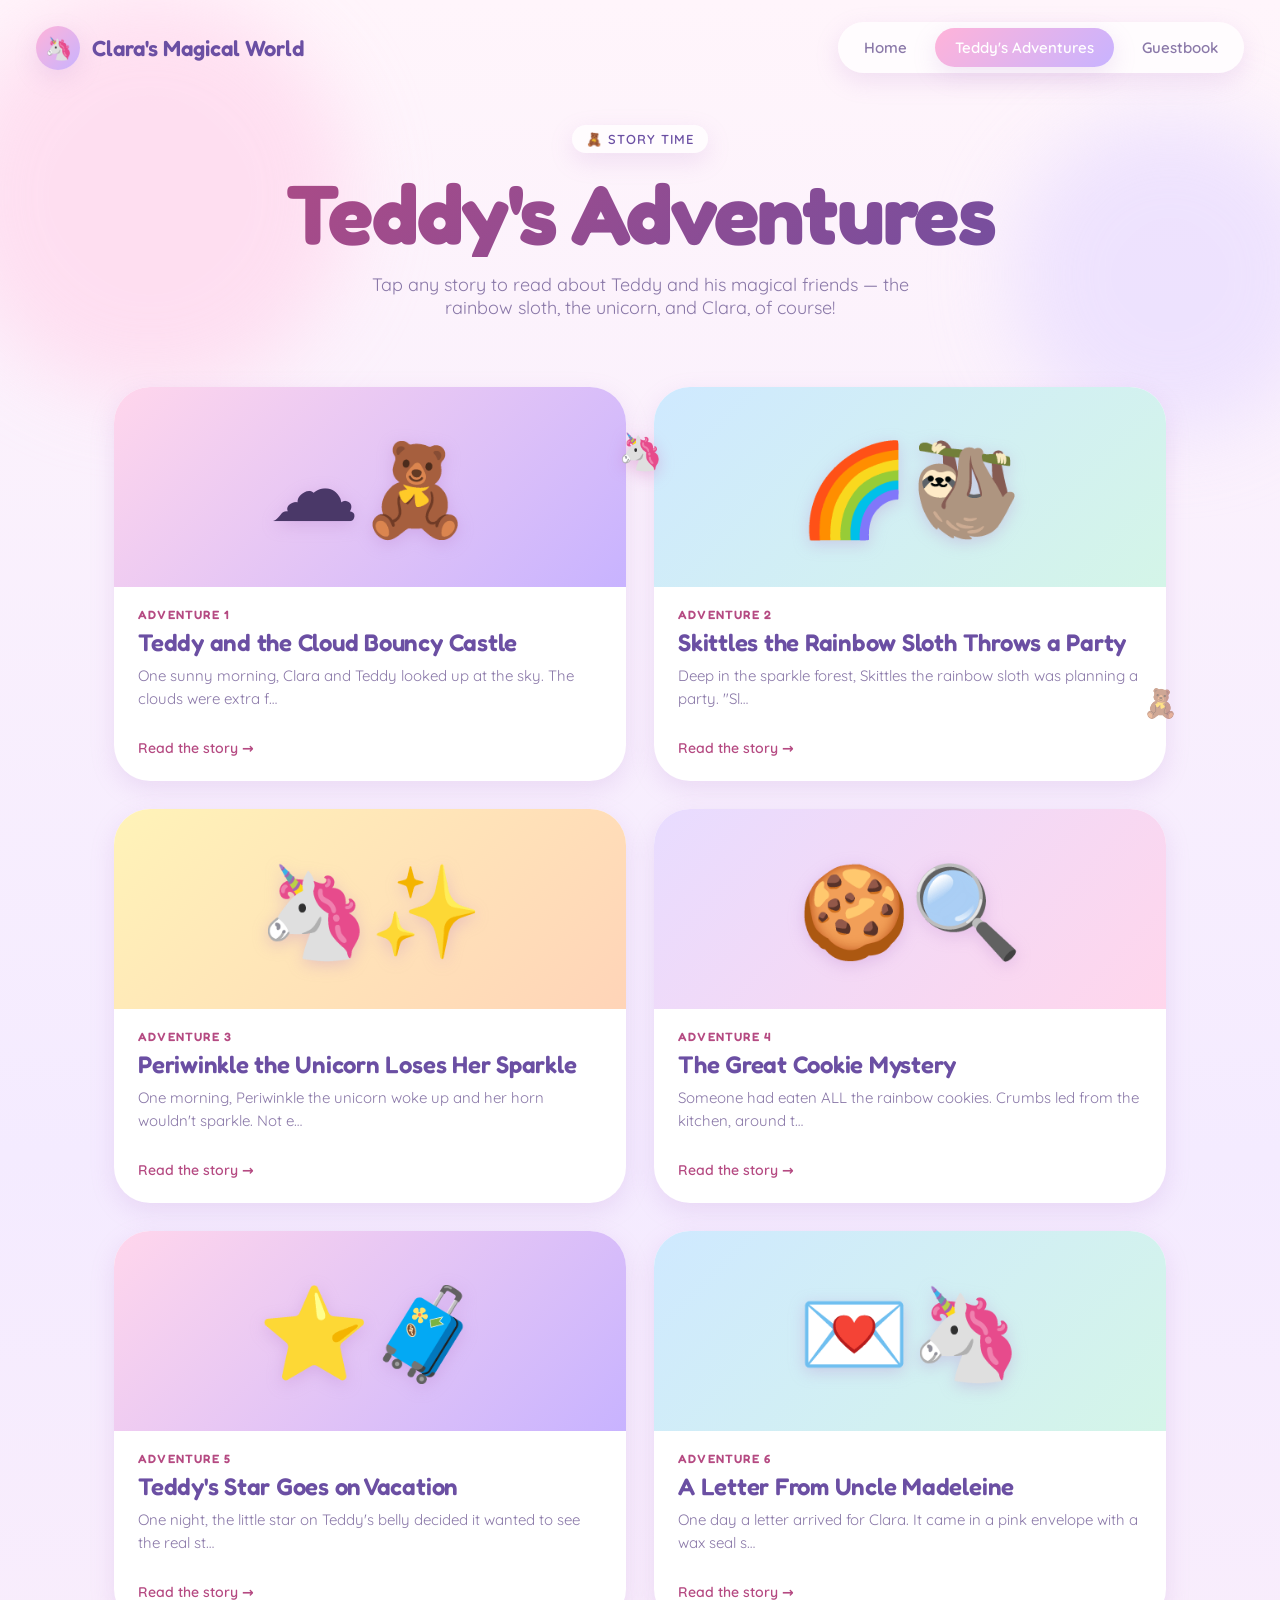
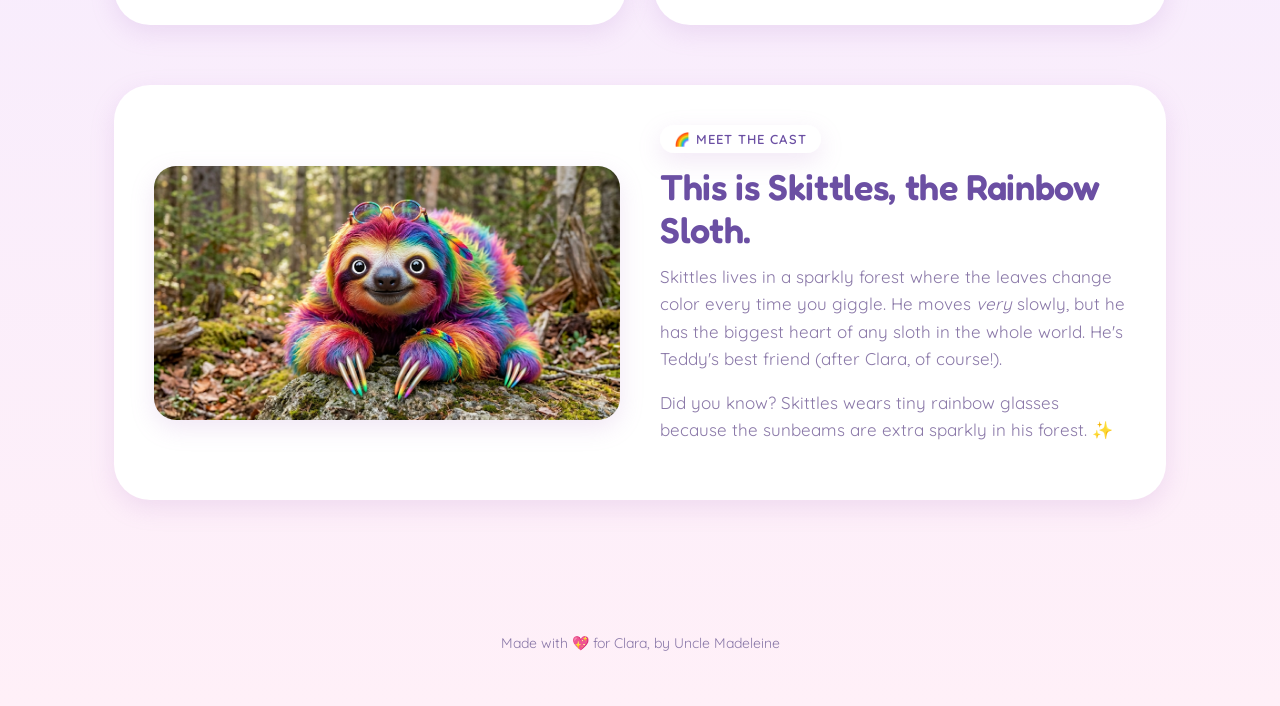
==== adventures.html @ f2af9443 "Add Clara's Magical World website A sparkly website for Clara with unicorns, rainbow sloths, and Ted" ====
<!DOCTYPE html>
<html lang="en">
<head>
<meta charset="UTF-8" />
<title>Teddy's Adventures · Clara's Magical World</title>
<meta name="viewport" content="width=device-width, initial-scale=1" />
<link rel="stylesheet" href="styles.css" />
<style>
.adv-header {
  text-align: center;
  padding: 30px 24px 50px;
  position: relative;
}
.adv-header .blob1 { width: 400px; height: 400px; background: var(--cotton); top: -100px; left: -50px; }
.adv-header .blob2 { width: 320px; height: 320px; background: var(--lavender); top: 20px; right: -50px; }

.story-grid {
  display: grid;
  grid-template-columns: repeat(2, 1fr);
  gap: 28px;
  max-width: 1100px;
  margin: 0 auto 60px;
  padding: 0 24px;
}
@media (max-width: 800px) { .story-grid { grid-template-columns: 1fr; } }

.story-card {
  background: white;
  border-radius: var(--r-lg);
  padding: 0;
  box-shadow: var(--shadow-soft);
  overflow: hidden;
  cursor: pointer;
  transition: transform 250ms, box-shadow 250ms;
  position: relative;
}
.story-card:hover { transform: translateY(-6px) rotate(-0.5deg); box-shadow: var(--shadow-pop); }
.story-cover {
  height: 200px;
  position: relative;
  display: grid;
  place-items: center;
  overflow: hidden;
}
.story-cover.c1 { background: linear-gradient(135deg, #ffd6ec, #c8b3ff); }
.story-cover.c2 { background: linear-gradient(135deg, #cfe9ff, #d4f5e8); }
.story-cover.c3 { background: linear-gradient(135deg, #fff3b8, #ffd4b8); }
.story-cover.c4 { background: linear-gradient(135deg, #e8dcff, #ffd6ec); }
.story-cover img { width: 90%; height: 90%; object-fit: contain; }
.story-cover .emoji-cover {
  font-size: 90px;
  filter: drop-shadow(0 4px 8px rgba(180,120,200,0.3));
}
.story-meta {
  padding: 20px 24px 24px;
}
.story-meta .ep {
  font-family: 'Fredoka', sans-serif;
  font-size: 12px;
  letter-spacing: 0.1em;
  text-transform: uppercase;
  color: var(--cotton-ink);
  font-weight: 600;
}
.story-meta h3 {
  margin-top: 6px;
  font-size: 24px;
  color: var(--lavender-ink);
}
.story-meta p {
  margin-top: 8px;
  color: var(--ink-soft);
  font-size: 15px;
  line-height: 1.5;
}
.story-meta .read {
  margin-top: 14px;
  display: inline-block;
  color: var(--cotton-ink);
  font-weight: 600;
  font-size: 14px;
}

/* Story modal/reader */
.reader {
  position: fixed;
  inset: 0;
  background: rgba(74, 56, 104, 0.5);
  backdrop-filter: blur(8px);
  z-index: 1000;
  display: none;
  align-items: center;
  justify-content: center;
  padding: 24px;
  animation: fade-in 250ms ease-out;
}
.reader.open { display: flex; }
@keyframes fade-in { from { opacity: 0; } to { opacity: 1; } }
.reader-inner {
  background: white;
  border-radius: var(--r-lg);
  width: 100%;
  max-width: 720px;
  max-height: 90vh;
  overflow-y: auto;
  position: relative;
  animation: pop-in 350ms cubic-bezier(.34,1.56,.64,1);
}
@keyframes pop-in {
  from { transform: scale(0.85); opacity: 0; }
  to   { transform: scale(1); opacity: 1; }
}
.reader-cover {
  height: 220px;
  display: grid; place-items: center;
  border-radius: var(--r-lg) var(--r-lg) 0 0;
}
.reader-cover .emoji-cover { font-size: 110px; }
.reader-close {
  position: absolute;
  top: 16px; right: 16px;
  width: 40px; height: 40px;
  border-radius: 50%;
  background: white;
  font-size: 20px;
  color: var(--cotton-ink);
  display: grid; place-items: center;
  box-shadow: var(--shadow-soft);
  z-index: 2;
}
.reader-body {
  padding: 32px 36px 40px;
}
.reader-body .ep { font-family: 'Fredoka'; font-size: 12px; color: var(--cotton-ink); font-weight: 600; letter-spacing: 0.1em; text-transform: uppercase; }
.reader-body h2 { font-size: 32px; color: var(--lavender-ink); margin-top: 6px; }
.reader-body .story-text {
  margin-top: 20px;
  font-size: 18px;
  line-height: 1.7;
  color: var(--ink);
  text-wrap: pretty;
}
.reader-body .story-text p { margin: 0 0 16px; }
.reader-body .story-text .drop {
  font-family: 'Fredoka', sans-serif;
  font-size: 56px;
  float: left;
  line-height: 0.9;
  margin: 4px 10px 0 0;
  background: linear-gradient(135deg, var(--cotton-ink), var(--lavender-ink));
  -webkit-background-clip: text;
  background-clip: text;
  color: transparent;
}
.reader-nav {
  display: flex; justify-content: space-between; gap: 12px;
  margin-top: 32px;
}

/* Featured sloth section */
.sloth-feature {
  max-width: 1100px;
  margin: 40px auto 60px;
  padding: 0 24px;
}
.sloth-feature .inner {
  background: white;
  border-radius: var(--r-lg);
  padding: 40px;
  box-shadow: var(--shadow-soft);
  display: grid;
  grid-template-columns: 1fr 1fr;
  gap: 40px;
  align-items: center;
}
@media (max-width: 800px) { .sloth-feature .inner { grid-template-columns: 1fr; } }
.sloth-feature img {
  width: 100%; border-radius: var(--r-md);
  box-shadow: var(--shadow-soft);
}
.sloth-feature h2 { font-size: 36px; color: var(--lavender-ink); }
.sloth-feature p { font-size: 17px; color: var(--ink-soft); line-height: 1.6; margin-top: 12px; }
</style>
</head>
<body>

<nav class="nav">
  <a href="index.html" class="nav-brand">
    <span class="nav-brand-icon">🦄</span>
    <span>Clara's Magical World</span>
  </a>
  <div class="nav-links">
    <a href="index.html" class="nav-link">Home</a>
    <a href="adventures.html" class="nav-link active">Teddy's Adventures</a>
    <a href="guestbook.html" class="nav-link">Guestbook</a>
  </div>
</nav>

<header class="adv-header">
  <div class="cloud-blob blob1"></div>
  <div class="cloud-blob blob2"></div>
  <div class="container">
    <span class="eyebrow">🧸 Story Time</span>
    <h1 class="h-display" style="margin-top: 16px;">Teddy's Adventures</h1>
    <p style="font-size: 18px; color: var(--ink-soft); margin-top: 16px; max-width: 540px; margin-left: auto; margin-right: auto; text-wrap: pretty;">
      Tap any story to read about Teddy and his magical friends — the rainbow sloth, the unicorn, and Clara, of course!
    </p>
  </div>
</header>

<section class="story-grid" id="storyGrid"></section>

<section class="sloth-feature">
  <div class="inner">
    <img src="images/rainbow-sloth.png" alt="Rainbow sloth in the forest" />
    <div>
      <span class="eyebrow">🌈 Meet the Cast</span>
      <h2 style="margin-top: 12px;">This is Skittles, the Rainbow Sloth.</h2>
      <p>Skittles lives in a sparkly forest where the leaves change color every time you giggle. He moves <em>very</em> slowly, but he has the biggest heart of any sloth in the whole world. He's Teddy's best friend (after Clara, of course!).</p>
      <p style="margin-top: 16px;">Did you know? Skittles wears tiny rainbow glasses because the sunbeams are extra sparkly in his forest. ✨</p>
    </div>
  </div>
</section>

<!-- Reader modal -->
<div class="reader" id="reader" role="dialog" aria-modal="true">
  <div class="reader-inner">
    <button class="reader-close" id="readerClose" aria-label="Close">✕</button>
    <div class="reader-cover" id="readerCover"></div>
    <div class="reader-body">
      <div class="ep" id="readerEp"></div>
      <h2 id="readerTitle"></h2>
      <div class="story-text" id="readerText"></div>
      <div class="reader-nav">
        <button class="btn btn-ghost" id="prevStory">← Previous</button>
        <button class="btn btn-primary" id="nextStory">Next story →</button>
      </div>
    </div>
  </div>
</div>

<footer class="footer">
  <p>Made with <span class="footer-heart">💖</span> for Clara, by Uncle Madeleine</p>
</footer>

<script src="magic.js"></script>
<script>
const STORIES = [
  {
    ep: "Adventure 1",
    title: "Teddy and the Cloud Bouncy Castle",
    cover: "c1",
    icon: "☁️🧸",
    text: [
      "One sunny morning, Clara and Teddy looked up at the sky. The clouds were extra fluffy today — like big piles of marshmallows!",
      "\"I bet you could bounce on those,\" said Clara, hugging Teddy close. The little gold star on Teddy's belly began to glow…",
      "WHOOSH! Up they floated, all the way to the biggest, bounciest cloud. BOING! BOING! BOING! Teddy went flying higher than the rooftops, higher than the birds, higher than the kites!",
      "When they finally floated back down, Teddy whispered, \"Let's do that again tomorrow.\" And the star on his belly twinkled — yes."
    ]
  },
  {
    ep: "Adventure 2",
    title: "Skittles the Rainbow Sloth Throws a Party",
    cover: "c2",
    icon: "🌈🦥",
    text: [
      "Deep in the sparkle forest, Skittles the rainbow sloth was planning a party. \"Slowwwly,\" he said, \"because the best parties take time.\"",
      "He invited Teddy. He invited Clara. He invited a unicorn named Periwinkle. He even invited a butterfly who turned out to be his cousin.",
      "There were rainbow cupcakes (one of every color), a juice fountain that poured out giggles, and music made by tickling the leaves.",
      "Teddy danced so hard his star fell off — but a friendly firefly stuck it back on. \"Best. Party. Everrrrr,\" said Skittles, very slowly. Everyone agreed."
    ]
  },
  {
    ep: "Adventure 3",
    title: "Periwinkle the Unicorn Loses Her Sparkle",
    cover: "c3",
    icon: "🦄✨",
    text: [
      "One morning, Periwinkle the unicorn woke up and her horn wouldn't sparkle. Not even a little bit!",
      "\"Don't worry,\" said Clara, scooping up Teddy. \"We'll find your sparkle.\" They searched in the meadow. They searched in the stream. They searched inside a daisy.",
      "Finally, Teddy gave Periwinkle the biggest, squishiest, warmest hug a teddy bear has ever given. The star on his belly glowed extra bright…",
      "…and ZING! Periwinkle's horn lit up like a hundred fireworks! \"Sparkle is made of love,\" Clara whispered. Teddy nodded. He had known that all along."
    ]
  },
  {
    ep: "Adventure 4",
    title: "The Great Cookie Mystery",
    cover: "c4",
    icon: "🍪🔍",
    text: [
      "Someone had eaten ALL the rainbow cookies. Crumbs led from the kitchen, around the couch, and into Clara's bedroom.",
      "Teddy looked very innocent. Maybe a little TOO innocent.",
      "Clara held up a cookie crumb. She looked at Teddy. She looked at the crumb. She looked at Teddy. There was the tiniest sprinkle of pink frosting on Teddy's nose.",
      "\"Oh Teddy,\" giggled Clara. \"Next time, save me one!\" Teddy's star twinkled twice, which is bear language for \"I will, I promise.\""
    ]
  },
  {
    ep: "Adventure 5",
    title: "Teddy's Star Goes on Vacation",
    cover: "c1",
    icon: "⭐🧳",
    text: [
      "One night, the little star on Teddy's belly decided it wanted to see the real stars in the sky. ZIP! Off it flew, leaving Teddy with a star-shaped empty spot.",
      "Clara hugged Teddy close. \"Don't worry,\" she said. \"Stars always come home.\"",
      "Up in the sky, Teddy's star met all the BIG stars. They taught it twinkle tricks and let it ride on a shooting comet.",
      "When it came home in the morning, Teddy's star sparkled brighter than ever — full of stories. And Teddy felt a little extra magical, just from listening."
    ]
  },
  {
    ep: "Adventure 6",
    title: "A Letter From Uncle Madeleine",
    cover: "c2",
    icon: "💌🦄",
    text: [
      "One day a letter arrived for Clara. It came in a pink envelope with a wax seal shaped like a star.",
      "\"Dear Clara,\" the letter said. \"I made you a magical website. I hope you and Teddy have lots of adventures there. Love, Uncle Madeleine.\"",
      "Teddy gave the letter a tiny bear kiss. Clara hugged Teddy and said, \"We have the best uncle in the whole rainbow.\"",
      "And somewhere far away, a unicorn delivered the reply. It said only one word, in glittery pink crayon: \"💖\""
    ]
  }
];

const grid = document.getElementById('storyGrid');
STORIES.forEach((s, i) => {
  const card = document.createElement('div');
  card.className = 'story-card';
  card.innerHTML = `
    <div class="story-cover ${s.cover}"><div class="emoji-cover">${s.icon}</div></div>
    <div class="story-meta">
      <div class="ep">${s.ep}</div>
      <h3>${s.title}</h3>
      <p>${s.text[0].slice(0, 80)}…</p>
      <div class="read">Read the story →</div>
    </div>
  `;
  card.addEventListener('click', (e) => { e.stopPropagation(); openReader(i); });
  grid.appendChild(card);
});

const reader = document.getElementById('reader');
const readerCover = document.getElementById('readerCover');
const readerEp = document.getElementById('readerEp');
const readerTitle = document.getElementById('readerTitle');
const readerText = document.getElementById('readerText');
let currentStory = 0;

function openReader(i) {
  currentStory = i;
  const s = STORIES[i];
  readerCover.className = 'reader-cover ' + s.cover;
  readerCover.innerHTML = `<div class="emoji-cover">${s.icon}</div>`;
  readerEp.textContent = s.ep;
  readerTitle.textContent = s.title;
  readerText.innerHTML = s.text.map((p, idx) => {
    if (idx === 0) {
      return `<p><span class="drop">${p[0]}</span>${p.slice(1)}</p>`;
    }
    return `<p>${p}</p>`;
  }).join('');
  reader.classList.add('open');
  reader.querySelector('.reader-inner').scrollTop = 0;
}
function closeReader() { reader.classList.remove('open'); }

document.getElementById('readerClose').addEventListener('click', (e) => { e.stopPropagation(); closeReader(); });
reader.addEventListener('click', (e) => { if (e.target === reader) closeReader(); });
document.getElementById('prevStory').addEventListener('click', (e) => { e.stopPropagation(); openReader((currentStory - 1 + STORIES.length) % STORIES.length); });
document.getElementById('nextStory').addEventListener('click', (e) => { e.stopPropagation(); openReader((currentStory + 1) % STORIES.length); });
document.addEventListener('keydown', (e) => {
  if (!reader.classList.contains('open')) return;
  if (e.key === 'Escape') closeReader();
  if (e.key === 'ArrowLeft') openReader((currentStory - 1 + STORIES.length) % STORIES.length);
  if (e.key === 'ArrowRight') openReader((currentStory + 1) % STORIES.length);
});
</script>
</body>
</html>
---- styles.css ----
/* Clara's Magical World — shared styles */

@import url('https://fonts.googleapis.com/css2?family=Fredoka:wght@400;500;600;700&family=Quicksand:wght@400;500;600;700&display=swap');

:root {
  /* Pastel dreamy palette */
  --lavender: #e8dcff;
  --lavender-deep: #c8b3ff;
  --lavender-ink: #6b4fa3;
  --cotton: #ffd6ec;
  --cotton-deep: #ffb3d9;
  --cotton-ink: #b54a82;
  --cream: #fff8fb;
  --mint: #d4f5e8;
  --buttercup: #fff3b8;
  --peach: #ffd4b8;
  --skyblue: #cfe9ff;
  --ink: #4a3868;
  --ink-soft: #8a78a8;

  --rainbow-1: #ffb3d9;
  --rainbow-2: #ffd4b8;
  --rainbow-3: #fff3b8;
  --rainbow-4: #d4f5e8;
  --rainbow-5: #cfe9ff;
  --rainbow-6: #e8dcff;

  --shadow-soft: 0 8px 24px rgba(180, 120, 200, 0.18);
  --shadow-pop: 0 12px 32px rgba(180, 120, 200, 0.28);

  --r-sm: 14px;
  --r-md: 22px;
  --r-lg: 36px;
  --r-pill: 999px;
}

* { box-sizing: border-box; }

html, body {
  margin: 0;
  padding: 0;
  font-family: 'Quicksand', system-ui, sans-serif;
  color: var(--ink);
  background: linear-gradient(180deg, #fff5fb 0%, #f4ebff 50%, #fff0f8 100%);
  min-height: 100vh;
  overflow-x: hidden;
}

h1, h2, h3, h4 {
  font-family: 'Fredoka', system-ui, sans-serif;
  font-weight: 600;
  letter-spacing: -0.01em;
  margin: 0;
}

button {
  font-family: inherit;
  cursor: pointer;
  border: none;
}

a { color: var(--cotton-ink); text-decoration: none; }

/* ---------- Sparkles (click confetti) ---------- */
.sparkle {
  position: fixed;
  pointer-events: none;
  z-index: 9999;
  font-size: 22px;
  animation: sparkle-fly 900ms ease-out forwards;
  user-select: none;
}
@keyframes sparkle-fly {
  0%   { transform: translate(-50%, -50%) scale(0.4) rotate(0deg); opacity: 1; }
  60%  { opacity: 1; }
  100% { transform: translate(calc(-50% + var(--dx, 0px)), calc(-50% + var(--dy, 0px))) scale(1.2) rotate(var(--rot, 360deg)); opacity: 0; }
}

/* ---------- Cursor unicorn ---------- */
.cursor-unicorn {
  position: fixed;
  pointer-events: none;
  z-index: 9998;
  font-size: 36px;
  transform: translate(-50%, -50%);
  transition: transform 80ms ease-out;
  filter: drop-shadow(0 4px 8px rgba(200, 100, 180, 0.35));
  display: none;
}
@media (hover: hover) and (pointer: fine) {
  .cursor-unicorn { display: block; }
  body { cursor: none; }
  a, button, input, textarea { cursor: none; }
}
.cursor-trail {
  position: fixed;
  pointer-events: none;
  z-index: 9997;
  width: 10px;
  height: 10px;
  border-radius: 50%;
  transform: translate(-50%, -50%);
  animation: trail-fade 700ms ease-out forwards;
}
@keyframes trail-fade {
  from { opacity: 0.8; transform: translate(-50%, -50%) scale(1); }
  to   { opacity: 0; transform: translate(-50%, -50%) scale(0.2); }
}

/* ---------- Floating background sparkles ---------- */
.bg-sparkles {
  position: fixed;
  inset: 0;
  pointer-events: none;
  z-index: 0;
  overflow: hidden;
}
.bg-sparkle {
  position: absolute;
  font-size: 18px;
  opacity: 0.6;
  animation: float-up linear infinite;
}
@keyframes float-up {
  0%   { transform: translateY(0) rotate(0deg); opacity: 0; }
  10%  { opacity: 0.7; }
  90%  { opacity: 0.7; }
  100% { transform: translateY(-110vh) rotate(360deg); opacity: 0; }
}

/* ---------- Nav ---------- */
.nav {
  position: relative;
  z-index: 10;
  display: flex;
  align-items: center;
  justify-content: space-between;
  padding: 22px 36px;
  gap: 16px;
  flex-wrap: wrap;
}
.nav-brand {
  display: flex;
  align-items: center;
  gap: 12px;
  font-family: 'Fredoka', sans-serif;
  font-weight: 600;
  font-size: 22px;
  color: var(--lavender-ink);
}
.nav-brand-icon {
  width: 44px; height: 44px;
  border-radius: 50%;
  background: linear-gradient(135deg, var(--cotton-deep), var(--lavender-deep));
  display: grid; place-items: center;
  font-size: 22px;
  box-shadow: var(--shadow-soft);
}
.nav-links {
  display: flex; gap: 8px;
  background: rgba(255, 255, 255, 0.7);
  padding: 6px;
  border-radius: var(--r-pill);
  backdrop-filter: blur(8px);
  box-shadow: var(--shadow-soft);
}
.nav-link {
  padding: 10px 20px;
  border-radius: var(--r-pill);
  font-weight: 600;
  font-size: 15px;
  color: var(--ink-soft);
  transition: all 200ms;
}
.nav-link:hover { color: var(--cotton-ink); background: rgba(255, 214, 236, 0.5); }
.nav-link.active {
  background: linear-gradient(135deg, var(--cotton-deep), var(--lavender-deep));
  color: white;
  box-shadow: var(--shadow-soft);
}

/* ---------- Buttons ---------- */
.btn {
  display: inline-flex;
  align-items: center;
  gap: 10px;
  padding: 14px 28px;
  border-radius: var(--r-pill);
  font-family: 'Fredoka', sans-serif;
  font-weight: 600;
  font-size: 17px;
  transition: transform 200ms, box-shadow 200ms;
  background: white;
  color: var(--cotton-ink);
  box-shadow: var(--shadow-soft);
}
.btn:hover { transform: translateY(-2px) scale(1.03); box-shadow: var(--shadow-pop); }
.btn:active { transform: translateY(0) scale(0.98); }
.btn-primary {
  background: linear-gradient(135deg, var(--cotton-deep), var(--lavender-deep));
  color: white;
}
.btn-ghost {
  background: rgba(255, 255, 255, 0.6);
  color: var(--lavender-ink);
}

/* ---------- Cards ---------- */
.card {
  background: white;
  border-radius: var(--r-lg);
  padding: 28px;
  box-shadow: var(--shadow-soft);
  position: relative;
  overflow: hidden;
}

/* ---------- Rainbow sloth (CSS) ---------- */
.sloth {
  position: relative;
  width: 140px;
  height: 110px;
  display: inline-block;
}
.sloth-body {
  position: absolute;
  inset: 10px 5px 0 5px;
  background: linear-gradient(135deg, #c8a987, #a88a6a);
  border-radius: 50% 50% 45% 45% / 55% 55% 45% 45%;
}
.sloth-face {
  position: absolute;
  top: 18px; left: 50%;
  transform: translateX(-50%);
  width: 70px; height: 60px;
  background: #e8d4b8;
  border-radius: 50%;
}
.sloth-stripe {
  position: absolute;
  top: 28px; left: 50%;
  transform: translateX(-50%);
  width: 56px; height: 14px;
  background: #8a6a4a;
  border-radius: 50%;
  opacity: 0.7;
}
.sloth-eye {
  position: absolute;
  top: 32px;
  width: 8px; height: 10px;
  background: #2a1f3d;
  border-radius: 50%;
}
.sloth-eye.left { left: 38%; }
.sloth-eye.right { right: 38%; }
.sloth-cheek {
  position: absolute;
  top: 44px;
  width: 10px; height: 7px;
  background: var(--cotton-deep);
  border-radius: 50%;
  opacity: 0.7;
}
.sloth-cheek.left { left: 32%; }
.sloth-cheek.right { right: 32%; }
.sloth-smile {
  position: absolute;
  top: 46px; left: 50%;
  transform: translateX(-50%);
  width: 14px; height: 7px;
  border: 2px solid #2a1f3d;
  border-top: none;
  border-radius: 0 0 14px 14px;
}
.sloth-rainbow {
  position: absolute;
  top: -8px; left: 50%;
  transform: translateX(-50%);
  width: 100px;
  height: 50px;
  border-radius: 100px 100px 0 0;
  background:
    radial-gradient(circle at 50% 100%, transparent 28px, var(--rainbow-1) 28px 33px,
      var(--rainbow-2) 33px 38px, var(--rainbow-3) 38px 43px,
      var(--rainbow-4) 43px 48px, var(--rainbow-5) 48px 53px,
      var(--rainbow-6) 53px 58px, transparent 58px);
  opacity: 0.85;
}
.sloth-arm {
  position: absolute;
  top: 30px;
  width: 18px; height: 50px;
  background: linear-gradient(135deg, #c8a987, #a88a6a);
  border-radius: 50%;
  animation: sloth-sway 4s ease-in-out infinite;
}
.sloth-arm.left { left: -2px; transform-origin: top center; }
.sloth-arm.right { right: -2px; transform-origin: top center; animation-delay: -2s; }
@keyframes sloth-sway {
  0%, 100% { transform: rotate(-8deg); }
  50%      { transform: rotate(8deg); }
}

/* ---------- Teddy (CSS) ---------- */
.teddy {
  position: relative;
  width: 160px;
  height: 180px;
  display: inline-block;
}
.teddy-body {
  position: absolute;
  bottom: 0; left: 50%;
  transform: translateX(-50%);
  width: 130px; height: 120px;
  background: linear-gradient(135deg, #ffb8d4, #ff9bc4);
  border-radius: 50%;
  box-shadow: inset -10px -14px 0 rgba(180, 60, 120, 0.12);
}
.teddy-head {
  position: absolute;
  top: 0; left: 50%;
  transform: translateX(-50%);
  width: 110px; height: 100px;
  background: linear-gradient(135deg, #ffc8de, #ffaecf);
  border-radius: 50%;
  box-shadow: inset -8px -10px 0 rgba(180, 60, 120, 0.1);
}
.teddy-ear {
  position: absolute;
  top: 4px;
  width: 38px; height: 38px;
  background: linear-gradient(135deg, #ffb8d4, #ff9bc4);
  border-radius: 50%;
}
.teddy-ear::after {
  content: '';
  position: absolute;
  inset: 8px;
  background: var(--cotton);
  border-radius: 50%;
}
.teddy-ear.left { left: 18px; }
.teddy-ear.right { right: 18px; }
.teddy-eye {
  position: absolute;
  top: 42px;
  width: 12px; height: 14px;
  background: #2a1f3d;
  border-radius: 50%;
}
.teddy-eye::after {
  content: '';
  position: absolute;
  top: 2px; left: 2px;
  width: 4px; height: 4px;
  background: white;
  border-radius: 50%;
}
.teddy-eye.left { left: 36px; }
.teddy-eye.right { right: 36px; }
.teddy-nose {
  position: absolute;
  top: 60px; left: 50%;
  transform: translateX(-50%);
  width: 14px; height: 10px;
  background: var(--cotton-ink);
  border-radius: 50%;
}
.teddy-mouth {
  position: absolute;
  top: 72px; left: 50%;
  transform: translateX(-50%);
  width: 18px; height: 9px;
  border: 2px solid var(--cotton-ink);
  border-top: none;
  border-radius: 0 0 18px 18px;
}
.teddy-cheek {
  position: absolute;
  top: 60px;
  width: 14px; height: 10px;
  background: #ff7eb5;
  border-radius: 50%;
  opacity: 0.55;
}
.teddy-cheek.left { left: 18px; }
.teddy-cheek.right { right: 18px; }
.teddy-star {
  position: absolute;
  bottom: 30px; left: 50%;
  transform: translateX(-50%);
  width: 36px; height: 36px;
  display: grid; place-items: center;
  color: #fff3b8;
  font-size: 36px;
  filter: drop-shadow(0 2px 0 #e8b800);
  animation: star-twinkle 2.4s ease-in-out infinite;
}
@keyframes star-twinkle {
  0%, 100% { transform: translateX(-50%) scale(1) rotate(0deg); }
  50%      { transform: translateX(-50%) scale(1.15) rotate(15deg); }
}
.teddy-arm {
  position: absolute;
  bottom: 60px;
  width: 36px; height: 50px;
  background: linear-gradient(135deg, #ffb8d4, #ff9bc4);
  border-radius: 50%;
}
.teddy-arm.left { left: 4px; transform: rotate(-20deg); }
.teddy-arm.right { right: 4px; transform: rotate(20deg); }

/* ---------- Unicorn (CSS) ---------- */
.unicorn {
  position: relative;
  width: 140px;
  height: 140px;
  display: inline-block;
}
.unicorn-body {
  position: absolute;
  bottom: 10px; left: 50%;
  transform: translateX(-50%);
  width: 110px; height: 80px;
  background: linear-gradient(135deg, #ffffff, #f4ebff);
  border-radius: 50%;
  box-shadow: inset -8px -8px 0 rgba(140, 100, 180, 0.08);
}
.unicorn-head {
  position: absolute;
  top: 10px; left: 50%;
  transform: translateX(-30%);
  width: 70px; height: 70px;
  background: linear-gradient(135deg, #ffffff, #f4ebff);
  border-radius: 50%;
}
.unicorn-mane {
  position: absolute;
  top: 8px; left: 30%;
  width: 70px; height: 55px;
  background: linear-gradient(135deg, var(--cotton-deep) 0%, var(--cotton-deep) 33%, var(--lavender-deep) 33%, var(--lavender-deep) 66%, var(--rainbow-5) 66%);
  border-radius: 50% 30% 50% 30%;
  z-index: -1;
}
.unicorn-horn {
  position: absolute;
  top: -5px; left: 38%;
  width: 12px; height: 30px;
  background: linear-gradient(180deg, #fff3b8, #ffd700);
  clip-path: polygon(50% 0, 100% 100%, 0 100%);
  transform: rotate(-15deg);
}
.unicorn-eye {
  position: absolute;
  top: 38px; left: 38%;
  width: 8px; height: 12px;
  background: #2a1f3d;
  border-radius: 50%;
}
.unicorn-cheek {
  position: absolute;
  top: 50px; left: 32%;
  width: 10px; height: 7px;
  background: var(--cotton-deep);
  border-radius: 50%;
  opacity: 0.7;
}
.unicorn-tail {
  position: absolute;
  top: 28px; right: 12px;
  width: 30px; height: 50px;
  background: linear-gradient(180deg, var(--cotton-deep) 0%, var(--cotton-deep) 33%, var(--lavender-deep) 33%, var(--lavender-deep) 66%, var(--rainbow-5) 66%);
  border-radius: 30% 50% 30% 50%;
  transform: rotate(20deg);
}
.unicorn-leg {
  position: absolute;
  bottom: 0;
  width: 16px; height: 28px;
  background: linear-gradient(135deg, #ffffff, #f4ebff);
  border-radius: 8px 8px 4px 4px;
}
.unicorn-leg.l1 { left: 30px; }
.unicorn-leg.l2 { left: 52px; }
.unicorn-leg.l3 { right: 30px; }
.unicorn-leg.l4 { right: 52px; }

/* gentle bounce */
.bounce { animation: bounce 3s ease-in-out infinite; }
@keyframes bounce {
  0%, 100% { transform: translateY(0); }
  50%      { transform: translateY(-12px); }
}
.bounce-slow { animation: bounce 4.5s ease-in-out infinite; }
.wiggle { animation: wiggle 3s ease-in-out infinite; }
@keyframes wiggle {
  0%, 100% { transform: rotate(-3deg); }
  50%      { transform: rotate(3deg); }
}

/* ---------- Section helpers ---------- */
.container {
  max-width: 1100px;
  margin: 0 auto;
  padding: 0 24px;
  position: relative;
  z-index: 1;
}

.h-display {
  font-family: 'Fredoka', sans-serif;
  font-weight: 700;
  font-size: clamp(40px, 7vw, 84px);
  line-height: 1.05;
  letter-spacing: -0.02em;
  background: linear-gradient(135deg, var(--cotton-ink), var(--lavender-ink));
  -webkit-background-clip: text;
  background-clip: text;
  color: transparent;
}

.eyebrow {
  display: inline-block;
  padding: 6px 14px;
  border-radius: var(--r-pill);
  background: rgba(255, 255, 255, 0.7);
  color: var(--lavender-ink);
  font-weight: 600;
  font-size: 13px;
  letter-spacing: 0.08em;
  text-transform: uppercase;
  box-shadow: var(--shadow-soft);
}

.cloud-blob {
  position: absolute;
  border-radius: 50%;
  filter: blur(40px);
  opacity: 0.7;
  pointer-events: none;
}

/* find-teddy easter egg */
.find-teddy {
  position: fixed;
  font-size: 28px;
  opacity: 0.55;
  cursor: pointer;
  transition: transform 200ms, opacity 200ms;
  z-index: 50;
  user-select: none;
}
.find-teddy:hover { opacity: 1; transform: scale(1.4) rotate(15deg); }
.find-teddy.found { animation: found-pop 600ms ease-out forwards; }
@keyframes found-pop {
  0%   { transform: scale(1.4) rotate(15deg); }
  50%  { transform: scale(2.5) rotate(360deg); opacity: 1; }
  100% { transform: scale(0); opacity: 0; }
}

/* footer */
.footer {
  text-align: center;
  padding: 60px 24px 40px;
  color: var(--ink-soft);
  font-size: 14px;
  position: relative;
  z-index: 1;
}
.footer-heart { color: var(--cotton-deep); }
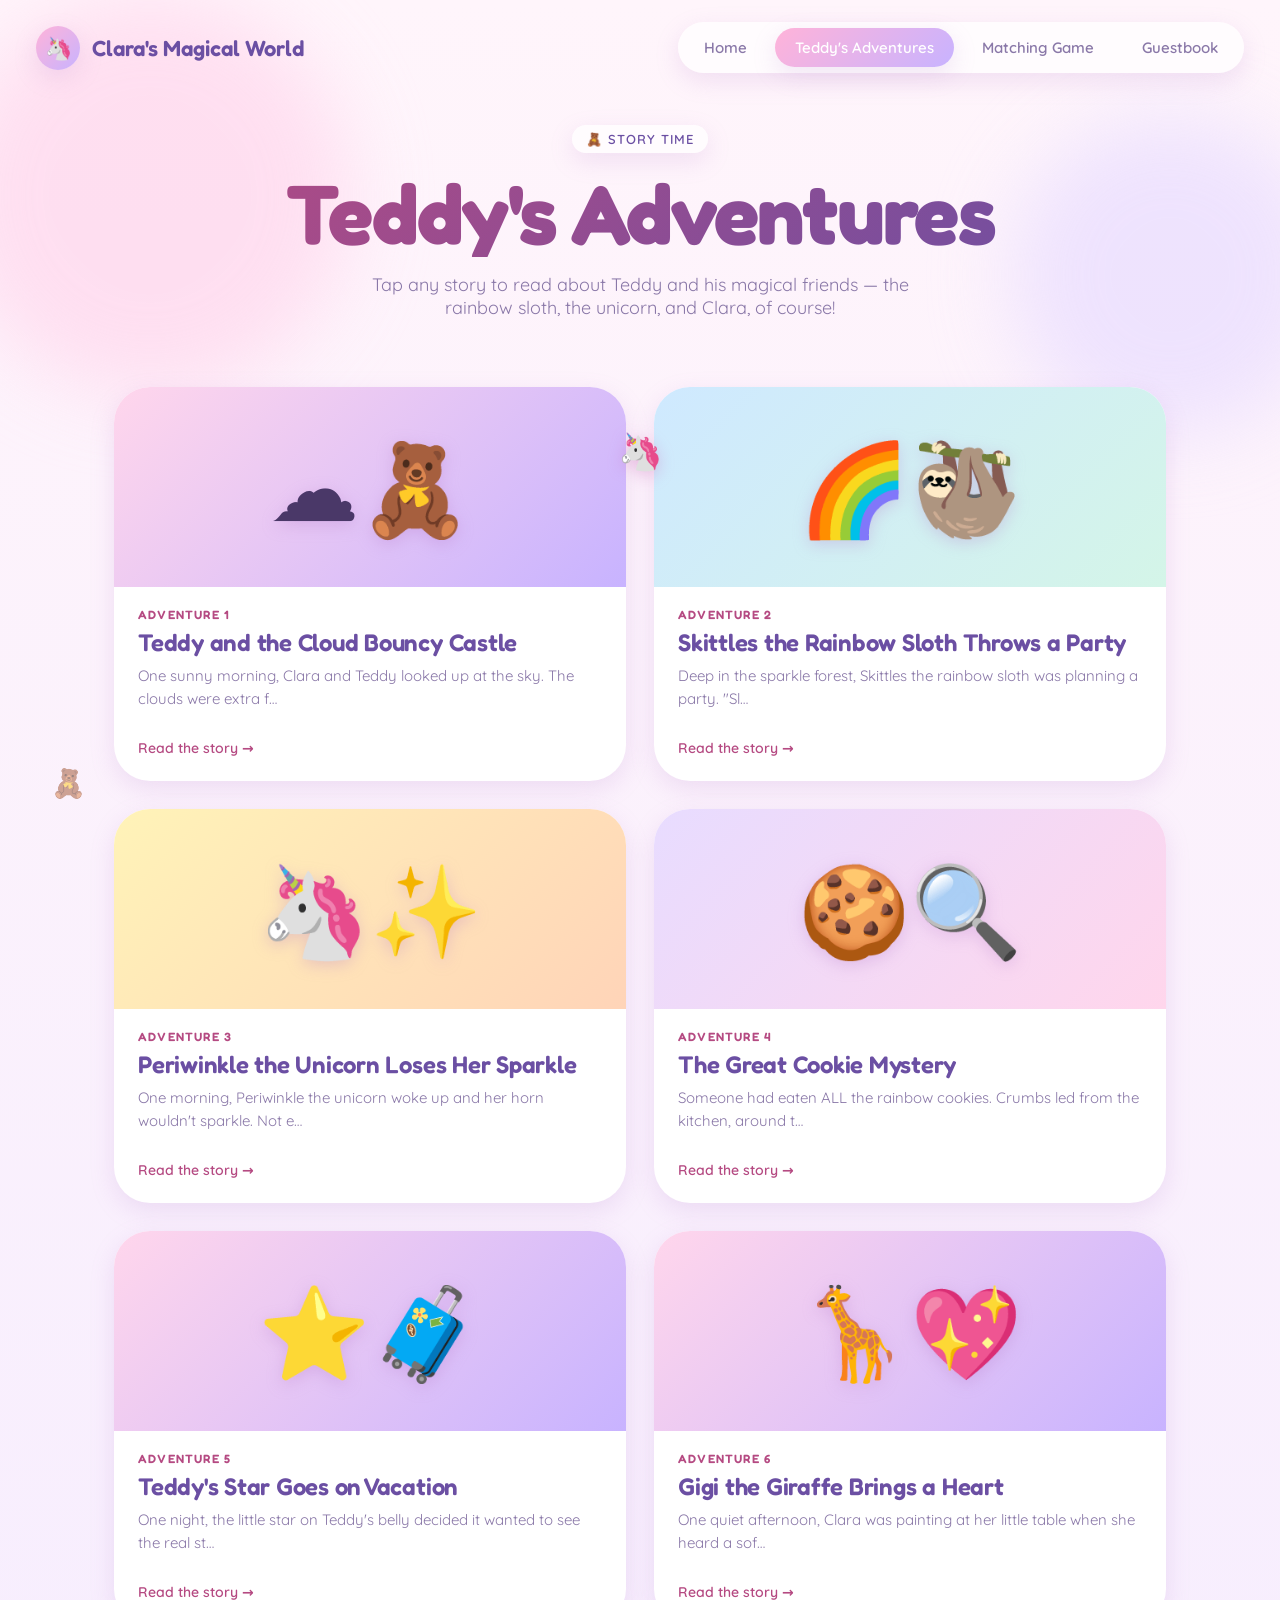
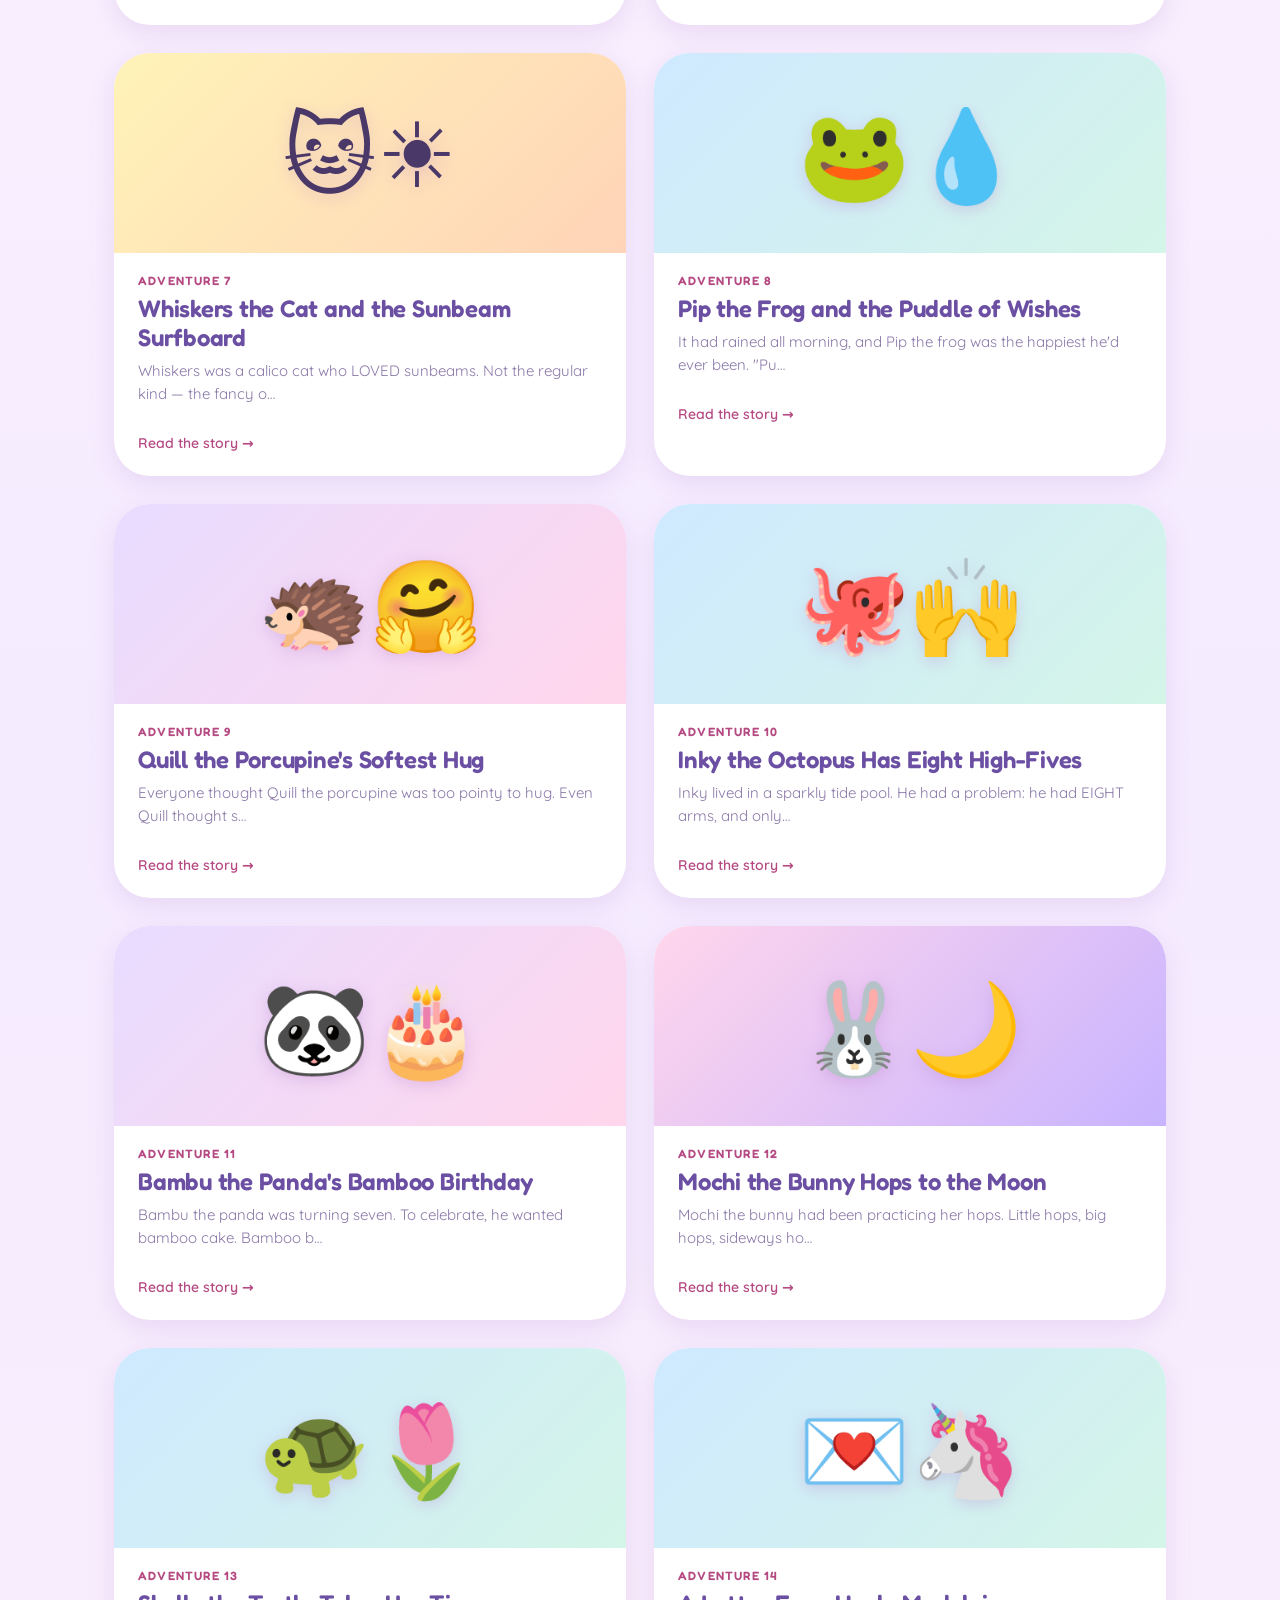
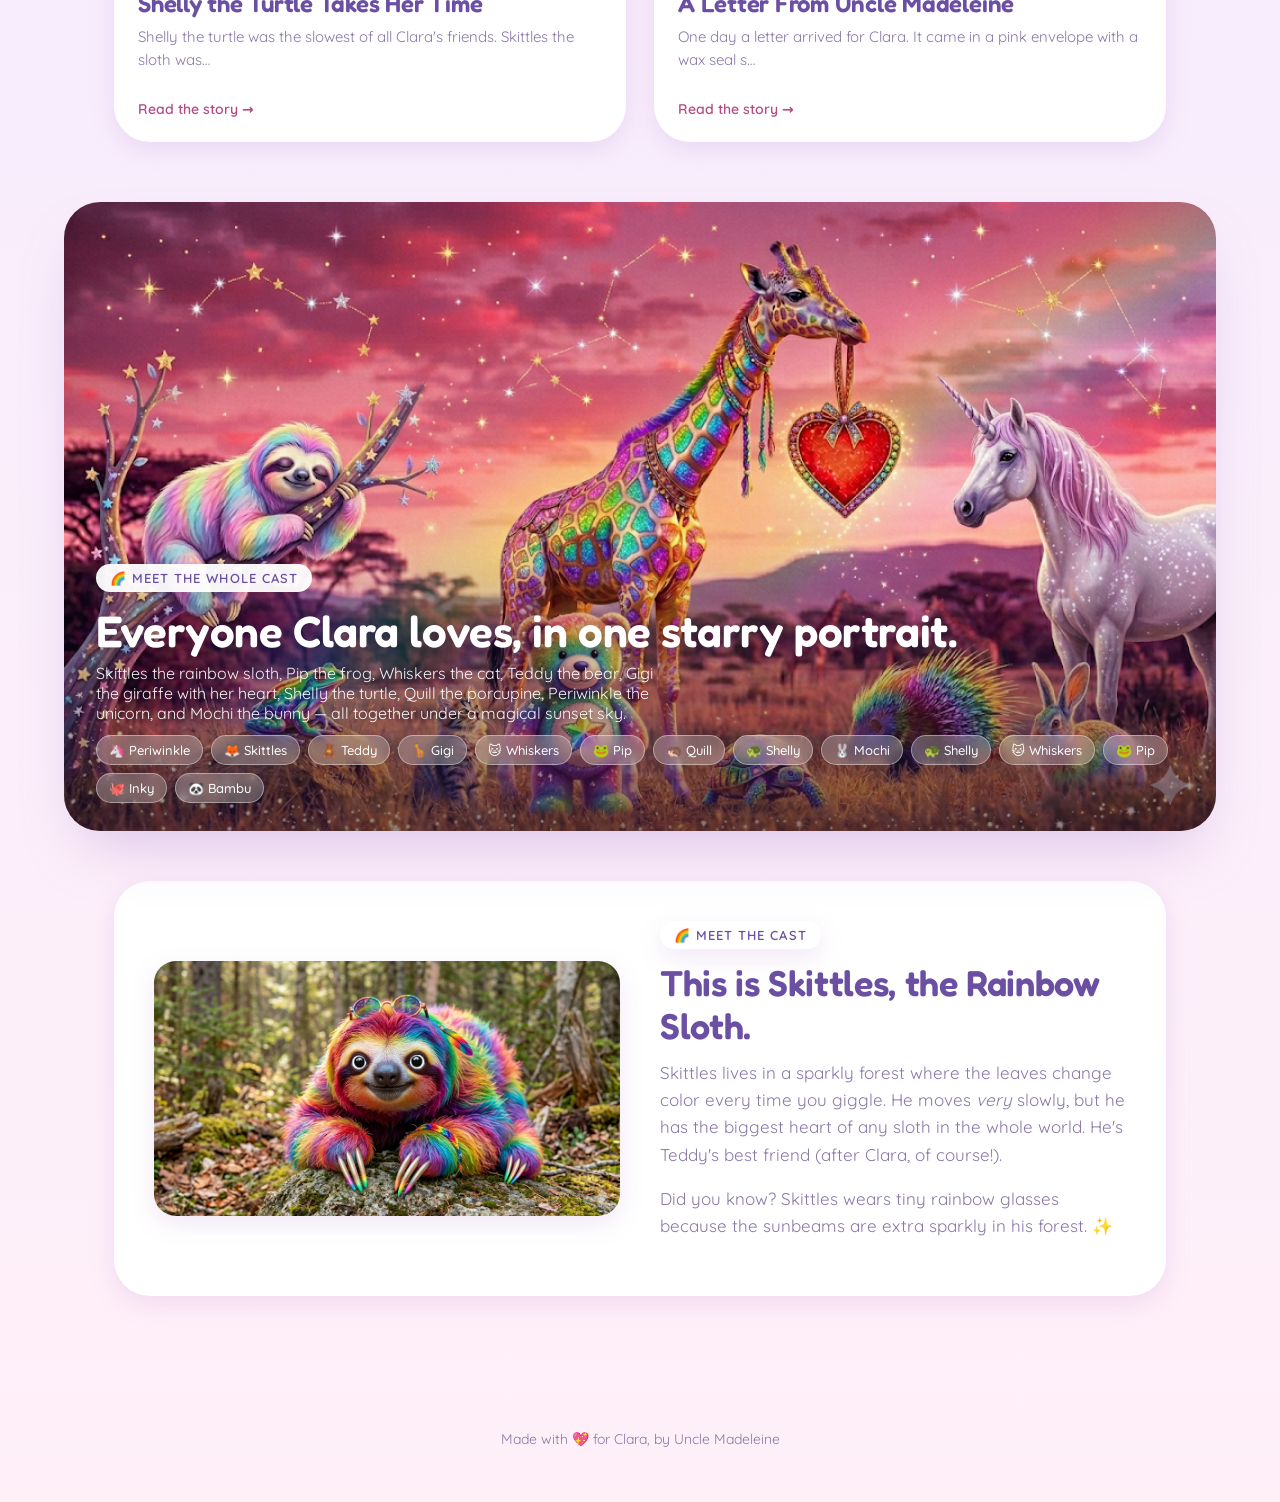
==== commit bd9e5686: "Add matching game, Google Sheets guestbook, crew cards, and 14 stories - New matching game page (mem" ====
--- a/adventures.html
+++ b/adventures.html
@@ -157,6 +157,77 @@
   margin-top: 32px;
 }
 
+/* Featured cast hero — the whole crew portrait */
+.cast-hero {
+  max-width: 1200px;
+  margin: 0 auto 50px;
+  padding: 0 24px;
+}
+.cast-hero .frame {
+  position: relative;
+  border-radius: var(--r-lg);
+  overflow: hidden;
+  box-shadow: 0 30px 60px -20px rgba(155, 110, 200, 0.35);
+}
+.cast-hero .frame img {
+  display: block;
+  width: 100%;
+  height: auto;
+}
+.cast-hero .frame::after {
+  content: '';
+  position: absolute;
+  inset: 0;
+  background: linear-gradient(180deg, transparent 55%, rgba(45, 25, 65, 0.55) 100%);
+  pointer-events: none;
+}
+.cast-hero .caption {
+  position: absolute;
+  left: 0; right: 0; bottom: 0;
+  padding: 28px 32px;
+  color: white;
+  display: flex;
+  align-items: end;
+  justify-content: space-between;
+  gap: 24px;
+  flex-wrap: wrap;
+  z-index: 1;
+}
+.cast-hero .caption h2 {
+  font-family: 'Fredoka', sans-serif;
+  font-size: clamp(28px, 4vw, 44px);
+  margin: 0 0 6px;
+  text-shadow: 0 2px 12px rgba(45, 25, 65, 0.5);
+}
+.cast-hero .caption p {
+  margin: 0;
+  font-size: 16px;
+  opacity: 0.95;
+  max-width: 560px;
+  text-shadow: 0 1px 6px rgba(45, 25, 65, 0.5);
+}
+.cast-hero .caption .eyebrow {
+  background: rgba(255, 255, 255, 0.95);
+}
+.cast-hero .crew-tags {
+  display: flex;
+  gap: 8px;
+  flex-wrap: wrap;
+  margin-top: 12px;
+}
+.cast-hero .crew-tags span {
+  background: rgba(255, 255, 255, 0.25);
+  backdrop-filter: blur(6px);
+  border: 1px solid rgba(255, 255, 255, 0.4);
+  border-radius: var(--r-pill);
+  padding: 6px 12px;
+  font-size: 13px;
+  font-weight: 500;
+}
+@media (max-width: 700px) {
+  .cast-hero .caption { padding: 18px 20px; }
+}
+
 /* Featured sloth section */
 .sloth-feature {
   max-width: 1100px;
@@ -192,6 +263,7 @@
   <div class="nav-links">
     <a href="index.html" class="nav-link">Home</a>
     <a href="adventures.html" class="nav-link active">Teddy's Adventures</a>
+    <a href="memory.html" class="nav-link">Matching Game</a>
     <a href="guestbook.html" class="nav-link">Guestbook</a>
   </div>
 </nav>
@@ -209,6 +281,35 @@
 </header>
 
 <section class="story-grid" id="storyGrid"></section>
+
+<section class="cast-hero">
+  <div class="frame">
+    <img src="images/clara-crew.png" alt="The whole rainbow crew — sloth, frog, cat, teddy, giraffe, turtle, porcupine, unicorn and bunny under a starry sunset sky" />
+    <div class="caption">
+      <div>
+        <span class="eyebrow">🌈 Meet the Whole Cast</span>
+        <h2 style="margin-top: 12px;">Everyone Clara loves, in one starry portrait.</h2>
+        <p>Skittles the rainbow sloth, Pip the frog, Whiskers the cat, Teddy the bear, Gigi the giraffe with her heart, Shelly the turtle, Quill the porcupine, Periwinkle the unicorn, and Mochi the bunny — all together under a magical sunset sky.</p>
+        <div class="crew-tags">
+          <span>🦄 Periwinkle</span>
+          <span>🦊 Skittles</span>
+          <span>🧸 Teddy</span>
+          <span>🦒 Gigi</span>
+          <span>🐱 Whiskers</span>
+          <span>🐸 Pip</span>
+          <span>🦔 Quill</span>
+          <span>🐢 Shelly</span>
+          <span>🐰 Mochi</span>
+          <span>🐢 Shelly</span>
+          <span>🐱 Whiskers</span>
+          <span>🐸 Pip</span>
+          <span>🐙 Inky</span>
+          <span>🐼 Bambu</span>
+        </div>
+      </div>
+    </div>
+  </div>
+</section>
 
 <section class="sloth-feature">
   <div class="inner">
@@ -308,6 +409,103 @@
   },
   {
     ep: "Adventure 6",
+    title: "Gigi the Giraffe Brings a Heart",
+    cover: "c1",
+    icon: "🦒💖",
+    text: [
+      "One quiet afternoon, Clara was painting at her little table when she heard a soft KNOCK KNOCK at the window. She looked up — and there was a tall, tall, TALL giraffe peeking right in!",
+      "\"Hi! I'm Gigi,\" said the giraffe, very politely. She had the longest eyelashes Clara had ever seen, and she was holding something very carefully in her mouth.",
+      "It was a heart. A big, sparkly pink heart, twice as big as Teddy. \"This is for you,\" Gigi said, leaning all the way down. \"Skittles the sloth made it, Periwinkle painted it, and Teddy added the sparkles. It's from EVERYONE in the magical world.\"",
+      "Clara hugged the heart so tight it made a little tinkle sound, like a bell. From that day on, Gigi visited every afternoon — sometimes with a heart, sometimes with a flower, but always with a giant giraffey smile."
+    ]
+  },
+  {
+    ep: "Adventure 7",
+    title: "Whiskers the Cat and the Sunbeam Surfboard",
+    cover: "c3",
+    icon: "🐱☀️",
+    text: [
+      "Whiskers was a calico cat who LOVED sunbeams. Not the regular kind — the fancy ones that shine through the window in the late afternoon.",
+      "One day she discovered something amazing: if you climbed on a sunbeam JUST right, you could ride it like a surfboard. \"Meow!\" said Whiskers, very impressed with herself.",
+      "She zoomed all the way to Clara's bedroom on a beam of golden light. Teddy was so surprised he fell off the bed (gently — Clara caught him).",
+      "Now every afternoon Whiskers surfs over for cuddles. Clara saves the warmest sunbeam just for her, and Whiskers purrs so loud it sounds like a tiny motorcycle. 🏍️"
+    ]
+  },
+  {
+    ep: "Adventure 8",
+    title: "Pip the Frog and the Puddle of Wishes",
+    cover: "c2",
+    icon: "🐸💧",
+    text: [
+      "It had rained all morning, and Pip the frog was the happiest he'd ever been. \"Puddles!\" he said. \"PUDDLES EVERYWHERE!\"",
+      "He hopped from puddle to puddle. SPLASH! SPLASH! SPLASH! Then he found one that was different — it shimmered like a rainbow.",
+      "\"This,\" said Pip, \"is a wishing puddle.\" He closed his big froggy eyes and wished. POOF! Clara appeared, holding Teddy, in her best polka-dot rain boots.",
+      "They jumped in puddles together until the sun came back out. Pip says wishing puddles are the best kind, but ANY puddle is good when you have a friend to splash with."
+    ]
+  },
+  {
+    ep: "Adventure 9",
+    title: "Quill the Porcupine's Softest Hug",
+    cover: "c4",
+    icon: "🦔🤗",
+    text: [
+      "Everyone thought Quill the porcupine was too pointy to hug. Even Quill thought so. He felt sad about it almost every day.",
+      "One night, Clara couldn't find Teddy. She was sniffly and worried. Quill tiptoed over and said, \"I'll help you look. But please don't try to hug me — I'm awfully prickly.\"",
+      "They found Teddy under a pile of pillows (silly Teddy). Clara was SO happy she forgot all about pointy spines and gave Quill the biggest hug she had.",
+      "And do you know what? Quill's spines went all soft and floofy when he was loved. \"Oh!\" said Quill, very surprised. \"That's the secret.\" Now he hugs everyone."
+    ]
+  },
+  {
+    ep: "Adventure 10",
+    title: "Inky the Octopus Has Eight High-Fives",
+    cover: "c2",
+    icon: "🐙🙌",
+    text: [
+      "Inky lived in a sparkly tide pool. He had a problem: he had EIGHT arms, and only two friends to high-five at a time.",
+      "\"I need more friends,\" he said. So he wrote eight invitations and sent them out in eight little bottles.",
+      "By Saturday, his tide pool was the busiest place on the beach. Teddy came. Clara came. Skittles came (slowly). Periwinkle, Whiskers, Pip, Quill, and Mochi all came too.",
+      "EIGHT friends! EIGHT high-fives at the SAME TIME! Inky was so happy he turned a different color for every arm — pink, purple, gold, green, blue, orange, silver, and rainbow."
+    ]
+  },
+  {
+    ep: "Adventure 11",
+    title: "Bambu the Panda's Bamboo Birthday",
+    cover: "c4",
+    icon: "🐼🎂",
+    text: [
+      "Bambu the panda was turning seven. To celebrate, he wanted bamboo cake. Bamboo balloons. Bamboo party hats. (Bambu REALLY likes bamboo.)",
+      "But when his friends arrived, Bambu got shy and hid behind the cake. Big parties made his tummy feel funny.",
+      "Clara held Teddy up next to Bambu and whispered, \"Teddy gets shy too. He says it's okay to take it slow.\" Bambu peeked out. Teddy waved his little paw.",
+      "Bambu took a deep panda breath and came out. The party was QUIET and COZY and exactly his speed. Best birthday ever, he decided. With seven candles and a LOT of bamboo."
+    ]
+  },
+  {
+    ep: "Adventure 12",
+    title: "Mochi the Bunny Hops to the Moon",
+    cover: "c1",
+    icon: "🐰🌙",
+    text: [
+      "Mochi the bunny had been practicing her hops. Little hops, big hops, sideways hops, twirly hops. \"I think I'm ready,\" she said. \"I'm going to hop to the moon.\"",
+      "Clara packed a tiny bunny-sized backpack: one carrot, one teddy bear (a pretend Teddy, for company), and a thermos of strawberry milk.",
+      "BOING! BOING! BOING! Mochi hopped higher than the trees. Higher than the clouds. Higher than the rainbow. ALL THE WAY TO THE MOON.",
+      "On the moon she found that moondust tastes a tiny bit like sugar. She brought a pocketful home for Clara. Now sometimes Clara's pancakes sparkle, and only Mochi knows why."
+    ]
+  },
+  {
+    ep: "Adventure 13",
+    title: "Shelly the Turtle Takes Her Time",
+    cover: "c2",
+    icon: "🐢🌷",
+    text: [
+      "Shelly the turtle was the slowest of all Clara's friends. Skittles the sloth was slow. Shelly was SLOWER. \"I like to notice things,\" Shelly said.",
+      "One morning, everyone was rushing to a picnic. Periwinkle galloped. Mochi hopped. Whiskers zoomed on a sunbeam. Shelly… ambled.",
+      "By the time she arrived, the picnic was almost done. But Shelly was carrying something none of the others had brought — a tiny pink flower she'd found on the way.",
+      "\"For you, Clara,\" said Shelly. \"It only blooms in the morning. You have to be slow enough to see it.\" Clara put the flower in her hair, and that day was the loveliest day of all.",
+      "Shelly's lesson: rushing gets you there. Going slowly shows you the world."
+    ]
+  },
+  {
+    ep: "Adventure 14",
     title: "A Letter From Uncle Madeleine",
     cover: "c2",
     icon: "💌🦄",
--- a/styles.css
+++ b/styles.css
@@ -487,6 +487,213 @@
 .unicorn-leg.l3 { right: 30px; }
 .unicorn-leg.l4 { right: 52px; }
 
+/* ---------- Giraffe (CSS) ---------- */
+.giraffe {
+  position: relative;
+  width: 110px;
+  height: 180px;
+  display: inline-block;
+}
+.giraffe-body {
+  position: absolute;
+  bottom: 30px; left: 18px;
+  width: 70px; height: 70px;
+  background: linear-gradient(135deg, #f5c044, #d99820);
+  border-radius: 40% 40% 30% 30% / 50% 50% 30% 30%;
+}
+.giraffe-spot {
+  position: absolute;
+  background: #8a5a18;
+  border-radius: 50%;
+  opacity: 0.75;
+}
+.giraffe-spot.s1 { width: 12px; height: 10px; top: 80px; left: 28px; }
+.giraffe-spot.s2 { width: 9px; height: 12px; top: 92px; left: 50px; }
+.giraffe-spot.s3 { width: 10px; height: 9px; top: 70px; left: 62px; }
+.giraffe-spot.s4 { width: 11px; height: 10px; top: 105px; left: 38px; }
+.giraffe-spot.s5 { width: 7px; height: 8px; top: 30px; left: 64px; }
+.giraffe-spot.s6 { width: 8px; height: 9px; top: 50px; left: 70px; }
+.giraffe-neck {
+  position: absolute;
+  top: 14px; left: 50px;
+  width: 22px; height: 70px;
+  background: linear-gradient(135deg, #f5c044, #d99820);
+  border-radius: 30% 50% 10% 10% / 30% 50% 10% 10%;
+  transform: rotate(8deg);
+  transform-origin: bottom center;
+  animation: giraffe-nod 5s ease-in-out infinite;
+}
+@keyframes giraffe-nod {
+  0%, 100% { transform: rotate(8deg); }
+  50%      { transform: rotate(-2deg); }
+}
+.giraffe-head {
+  position: absolute;
+  top: 0; left: 56px;
+  width: 38px; height: 32px;
+  background: linear-gradient(135deg, #f5c044, #d99820);
+  border-radius: 50% 50% 40% 40% / 60% 60% 40% 40%;
+}
+.giraffe-ear {
+  position: absolute;
+  top: -2px;
+  width: 12px; height: 16px;
+  background: #d99820;
+  border-radius: 50%;
+}
+.giraffe-ear.left { left: 50px; transform: rotate(-30deg); }
+.giraffe-ear.right { left: 88px; transform: rotate(30deg); }
+.giraffe-horn {
+  position: absolute;
+  top: -12px;
+  width: 5px; height: 14px;
+  background: #8a5a18;
+  border-radius: 50%;
+}
+.giraffe-horn::after {
+  content: '';
+  position: absolute;
+  top: -4px; left: -2px;
+  width: 9px; height: 8px;
+  background: #6b4fa3;
+  border-radius: 50%;
+  opacity: 0.7;
+}
+.giraffe-horn.left { left: 60px; }
+.giraffe-horn.right { left: 86px; }
+.giraffe-eye {
+  position: absolute;
+  top: 12px; left: 80px;
+  width: 6px; height: 8px;
+  background: #2a1f3d;
+  border-radius: 50%;
+}
+.giraffe-cheek {
+  position: absolute;
+  top: 20px; left: 86px;
+  width: 7px; height: 5px;
+  background: var(--cotton-deep);
+  border-radius: 50%;
+  opacity: 0.7;
+}
+.giraffe-leg {
+  position: absolute;
+  bottom: 0;
+  width: 12px; height: 36px;
+  background: linear-gradient(135deg, #f5c044, #d99820);
+  border-radius: 4px 4px 2px 2px;
+}
+.giraffe-leg.l1 { left: 22px; }
+.giraffe-leg.l2 { left: 38px; }
+.giraffe-leg.l3 { right: 28px; }
+.giraffe-leg.l4 { right: 12px; }
+/* The two front legs lift slightly to hold the heart */
+.giraffe-leg.l3, .giraffe-leg.l4 {
+  transform-origin: top center;
+  animation: giraffe-leg-lift 3s ease-in-out infinite;
+}
+@keyframes giraffe-leg-lift {
+  0%, 100% { transform: rotate(0deg); }
+  50%      { transform: rotate(-8deg); }
+}
+.giraffe-tail {
+  position: absolute;
+  top: 38px; left: 4px;
+  width: 16px; height: 5px;
+  background: #d99820;
+  border-radius: 50%;
+  transform: rotate(-15deg);
+}
+.giraffe-tail::after {
+  content: '';
+  position: absolute;
+  left: -3px; top: -2px;
+  width: 8px; height: 8px;
+  background: #8a5a18;
+  border-radius: 50%;
+}
+
+/* ---------- Giraffe-held heart (between the front legs) ---------- */
+/* Positioned relative to .giraffe (110x180). Front legs are right-side
+   (l3 at right:28, l4 at right:12, both 12x36 starting from bottom).
+   The heart sits in front of the body, between/in front of the front legs,
+   like the giraffe is hugging it close. */
+.giraffe-heart {
+  position: absolute;
+  bottom: 8px;
+  right: 0px;
+  width: 44px;
+  height: 40px;
+  z-index: 4; /* above body, below front-leg overlay if needed */
+  transform-origin: 50% 100%;
+  animation: giraffe-heart-bob 2.6s ease-in-out infinite;
+  filter: drop-shadow(0 4px 6px rgba(255, 100, 160, 0.4));
+  pointer-events: none;
+}
+@keyframes giraffe-heart-bob {
+  0%, 100% { transform: rotate(-4deg) scale(1); }
+  50%      { transform: rotate(4deg) scale(1.06); }
+}
+.giraffe-heart svg { width: 100%; height: 100%; display: block; }
+/* Small overlay strap so the legs visually "clasp" the heart */
+.giraffe-leg.l3 { z-index: 5; }
+.giraffe-leg.l4 { z-index: 5; }
+
+/* ---------- Big sparkle heart ---------- */
+.big-heart {
+  position: relative;
+  width: 220px;
+  height: 200px;
+  display: inline-block;
+  filter: drop-shadow(0 12px 24px rgba(255, 100, 160, 0.35));
+  animation: heart-beat 1.6s ease-in-out infinite;
+  cursor: pointer;
+}
+@keyframes heart-beat {
+  0%, 100% { transform: scale(1); }
+  15%      { transform: scale(1.12); }
+  30%      { transform: scale(1); }
+  45%      { transform: scale(1.08); }
+  60%      { transform: scale(1); }
+}
+.big-heart svg { width: 100%; height: 100%; display: block; }
+.big-heart::before, .big-heart::after {
+  content: '✨';
+  position: absolute;
+  font-size: 28px;
+  animation: heart-twinkle 2s ease-in-out infinite;
+  pointer-events: none;
+}
+.big-heart::before { top: 8%; left: -8%; }
+.big-heart::after { bottom: 18%; right: -6%; animation-delay: -1s; }
+@keyframes heart-twinkle {
+  0%, 100% { opacity: 0; transform: scale(0.6) rotate(0deg); }
+  50%      { opacity: 1; transform: scale(1.2) rotate(20deg); }
+}
+
+.heart-section {
+  position: relative;
+  text-align: center;
+  padding: 60px 24px 80px;
+  z-index: 1;
+}
+.heart-section .heart-msg {
+  font-family: 'Fredoka', sans-serif;
+  font-size: clamp(24px, 4vw, 40px);
+  font-weight: 600;
+  background: linear-gradient(135deg, #ff7eb5, #c8a0ff);
+  -webkit-background-clip: text;
+  background-clip: text;
+  color: transparent;
+  margin-top: 18px;
+  letter-spacing: -0.01em;
+}
+.heart-section .heart-sub {
+  margin-top: 10px;
+  color: var(--ink-soft);
+  font-size: 16px;
+}
+
 /* gentle bounce */
 .bounce { animation: bounce 3s ease-in-out infinite; }
 @keyframes bounce {
@@ -570,3 +777,129 @@
   z-index: 1;
 }
 .footer-heart { color: var(--cotton-deep); }
+
+/* ============================================================
+   NEW ANIMAL FRIENDS — Cat, Frog, Porcupine, Octopus, Panda, Bunny
+   Each is sized ~110×120px to match the existing crew.
+   ============================================================ */
+
+/* shared sizing helper */
+.critter {
+  position: relative;
+  display: inline-block;
+  width: 110px;
+  height: 120px;
+}
+.critter svg { width: 100%; height: 100%; display: block; overflow: visible; }
+
+/* idle bobs — slight variation per critter so they don't sync */
+.critter.cat       { animation: bob-y 3.6s ease-in-out infinite; }
+.critter.frog      { animation: hop-y 1.6s ease-in-out infinite; }
+.critter.porcupine { animation: bob-y 4.2s ease-in-out infinite 0.4s; }
+.critter.octopus   { animation: float-y 4.8s ease-in-out infinite; }
+.critter.panda     { animation: bob-y 3.2s ease-in-out infinite 0.8s; }
+.critter.bunny     { animation: hop-y 1.9s ease-in-out infinite 0.3s; }
+.critter.turtle    { animation: bob-y 4s   ease-in-out infinite 0.6s; }
+
+@keyframes bob-y {
+  0%,100% { transform: translateY(0); }
+  50%     { transform: translateY(-8px); }
+}
+@keyframes hop-y {
+  0%, 60%, 100% { transform: translateY(0)       scaleY(1); }
+  20%           { transform: translateY(-14px)   scaleY(1.08); }
+  40%           { transform: translateY(-2px)    scaleY(0.94); }
+}
+@keyframes float-y {
+  0%,100% { transform: translateY(0)   rotate(-2deg); }
+  50%     { transform: translateY(-10px) rotate(2deg); }
+}
+
+/* tiny tail/ear/tentacle wiggles via inline animation classes */
+.wig-slow { animation: wig-slow 2.4s ease-in-out infinite; transform-origin: center bottom; }
+.wig-fast { animation: wig-fast 1.4s ease-in-out infinite; transform-origin: center bottom; }
+@keyframes wig-slow { 0%,100% { transform: rotate(-6deg); } 50% { transform: rotate(6deg); } }
+@keyframes wig-fast { 0%,100% { transform: rotate(-10deg); } 50% { transform: rotate(10deg); } }
+
+/* ============================================================
+   Crew cards row — character cards (separate from feature cards)
+   ============================================================ */
+.crew-section {
+  position: relative;
+  padding: 80px 24px 40px;
+  text-align: center;
+  z-index: 2;
+}
+.crew-section h2 {
+  font-family: 'Fredoka', sans-serif;
+  font-size: clamp(36px, 5vw, 56px);
+  color: var(--lavender-ink);
+  margin: 0 0 8px;
+}
+.crew-section .crew-sub {
+  color: var(--ink-soft);
+  font-size: 18px;
+  margin: 0 auto 40px;
+  max-width: 540px;
+}
+.crew-grid {
+  display: grid;
+  grid-template-columns: repeat(auto-fit, minmax(180px, 1fr));
+  gap: 18px;
+  max-width: 1200px;
+  margin: 0 auto;
+  padding: 0 12px;
+}
+
+.crew-card {
+  background: white;
+  border-radius: 28px;
+  padding: 18px 14px 20px;
+  box-shadow: var(--shadow-soft);
+  transition: transform 220ms ease, box-shadow 220ms ease;
+  cursor: default;
+  display: flex;
+  flex-direction: column;
+  align-items: center;
+}
+.crew-card:hover {
+  transform: translateY(-8px) rotate(-1deg);
+  box-shadow: 0 18px 40px -12px rgba(155, 110, 200, 0.28);
+}
+.crew-card .stage {
+  width: 110px;
+  height: 120px;
+  display: grid;
+  place-items: end center;
+  margin-bottom: 10px;
+}
+.crew-card .name {
+  font-family: 'Fredoka', sans-serif;
+  font-size: 20px;
+  color: var(--lavender-ink);
+  margin: 4px 0 2px;
+  font-weight: 600;
+}
+.crew-card .blurb {
+  font-size: 13px;
+  color: var(--ink-soft);
+  margin: 0;
+  line-height: 1.35;
+  text-align: center;
+}
+
+/* hover sparkle dust ring around the card */
+.crew-card::before {
+  content: '';
+  position: absolute;
+  inset: -2px;
+  border-radius: 30px;
+  background: radial-gradient(circle at 20% 0%, rgba(255, 200, 230, 0.4), transparent 50%),
+              radial-gradient(circle at 80% 100%, rgba(200, 200, 255, 0.4), transparent 50%);
+  opacity: 0;
+  transition: opacity 220ms;
+  pointer-events: none;
+  z-index: -1;
+}
+.crew-card { position: relative; }
+.crew-card:hover::before { opacity: 1; }
